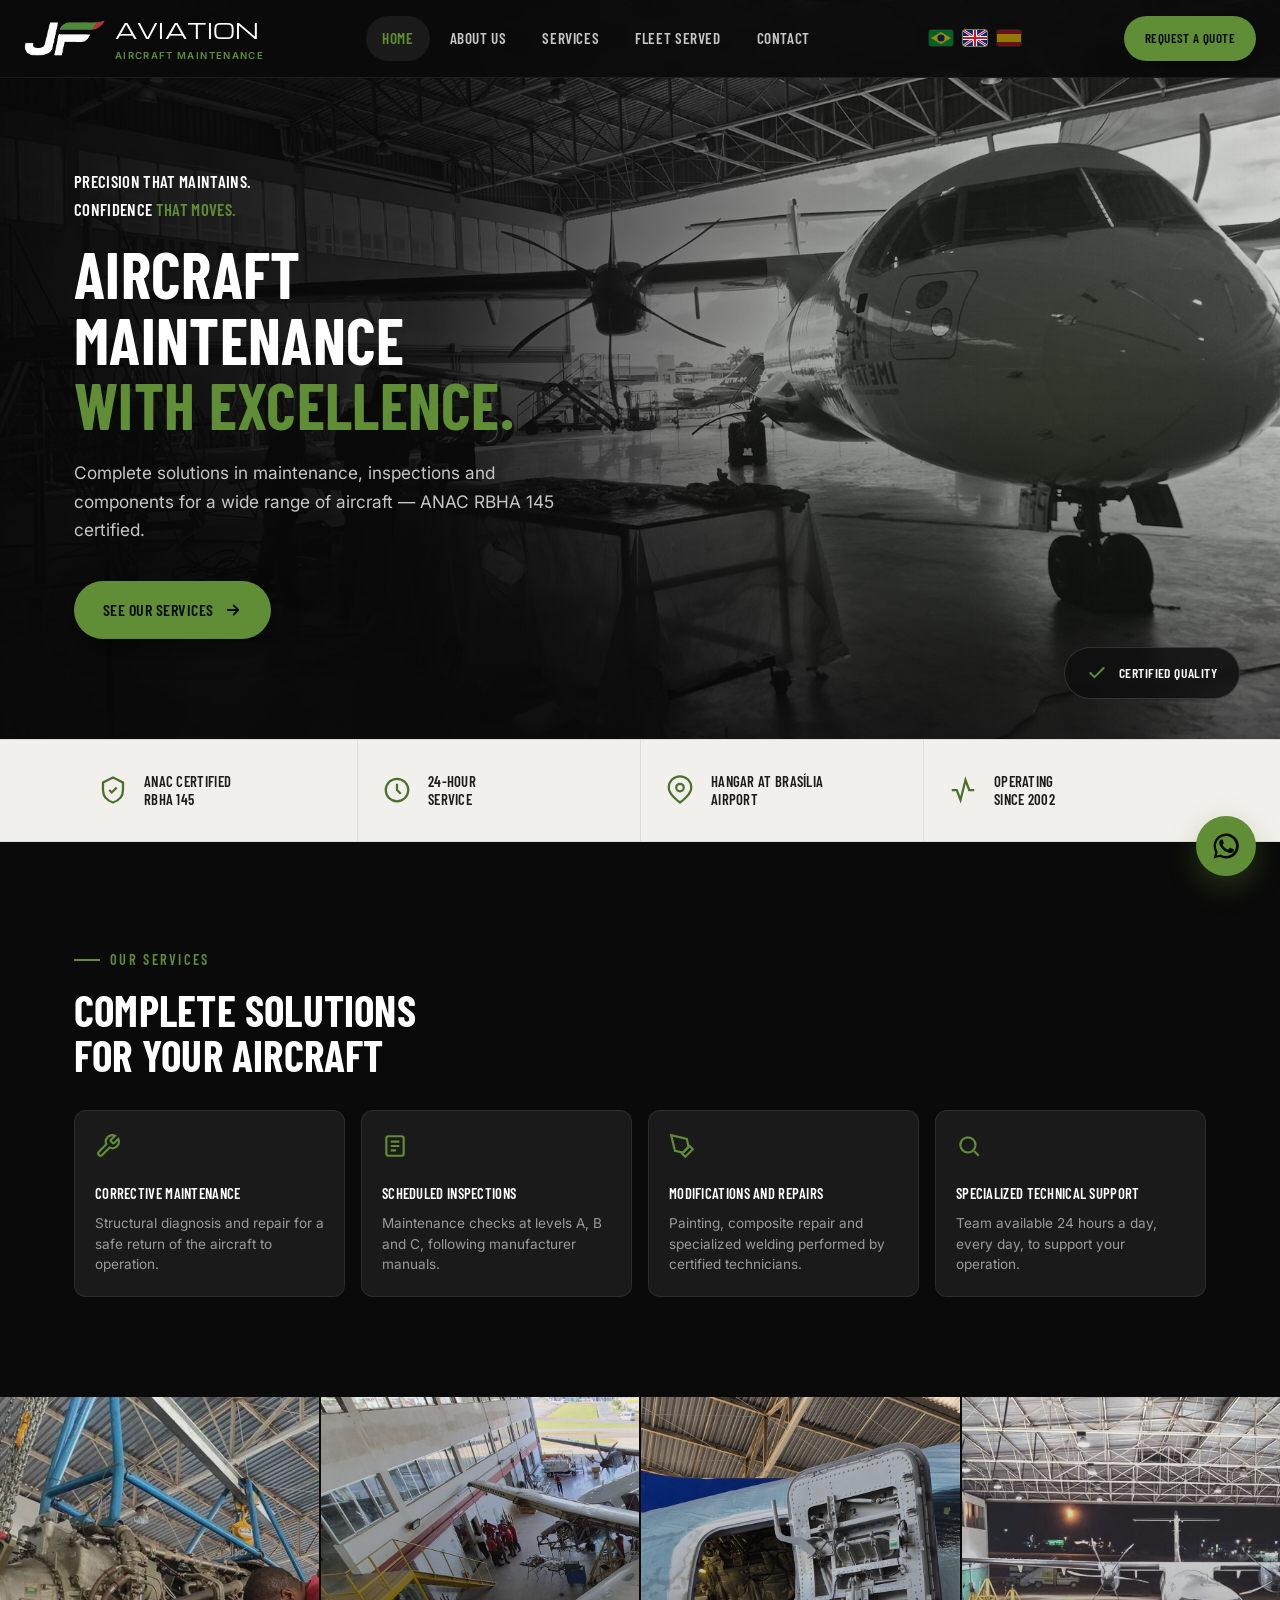
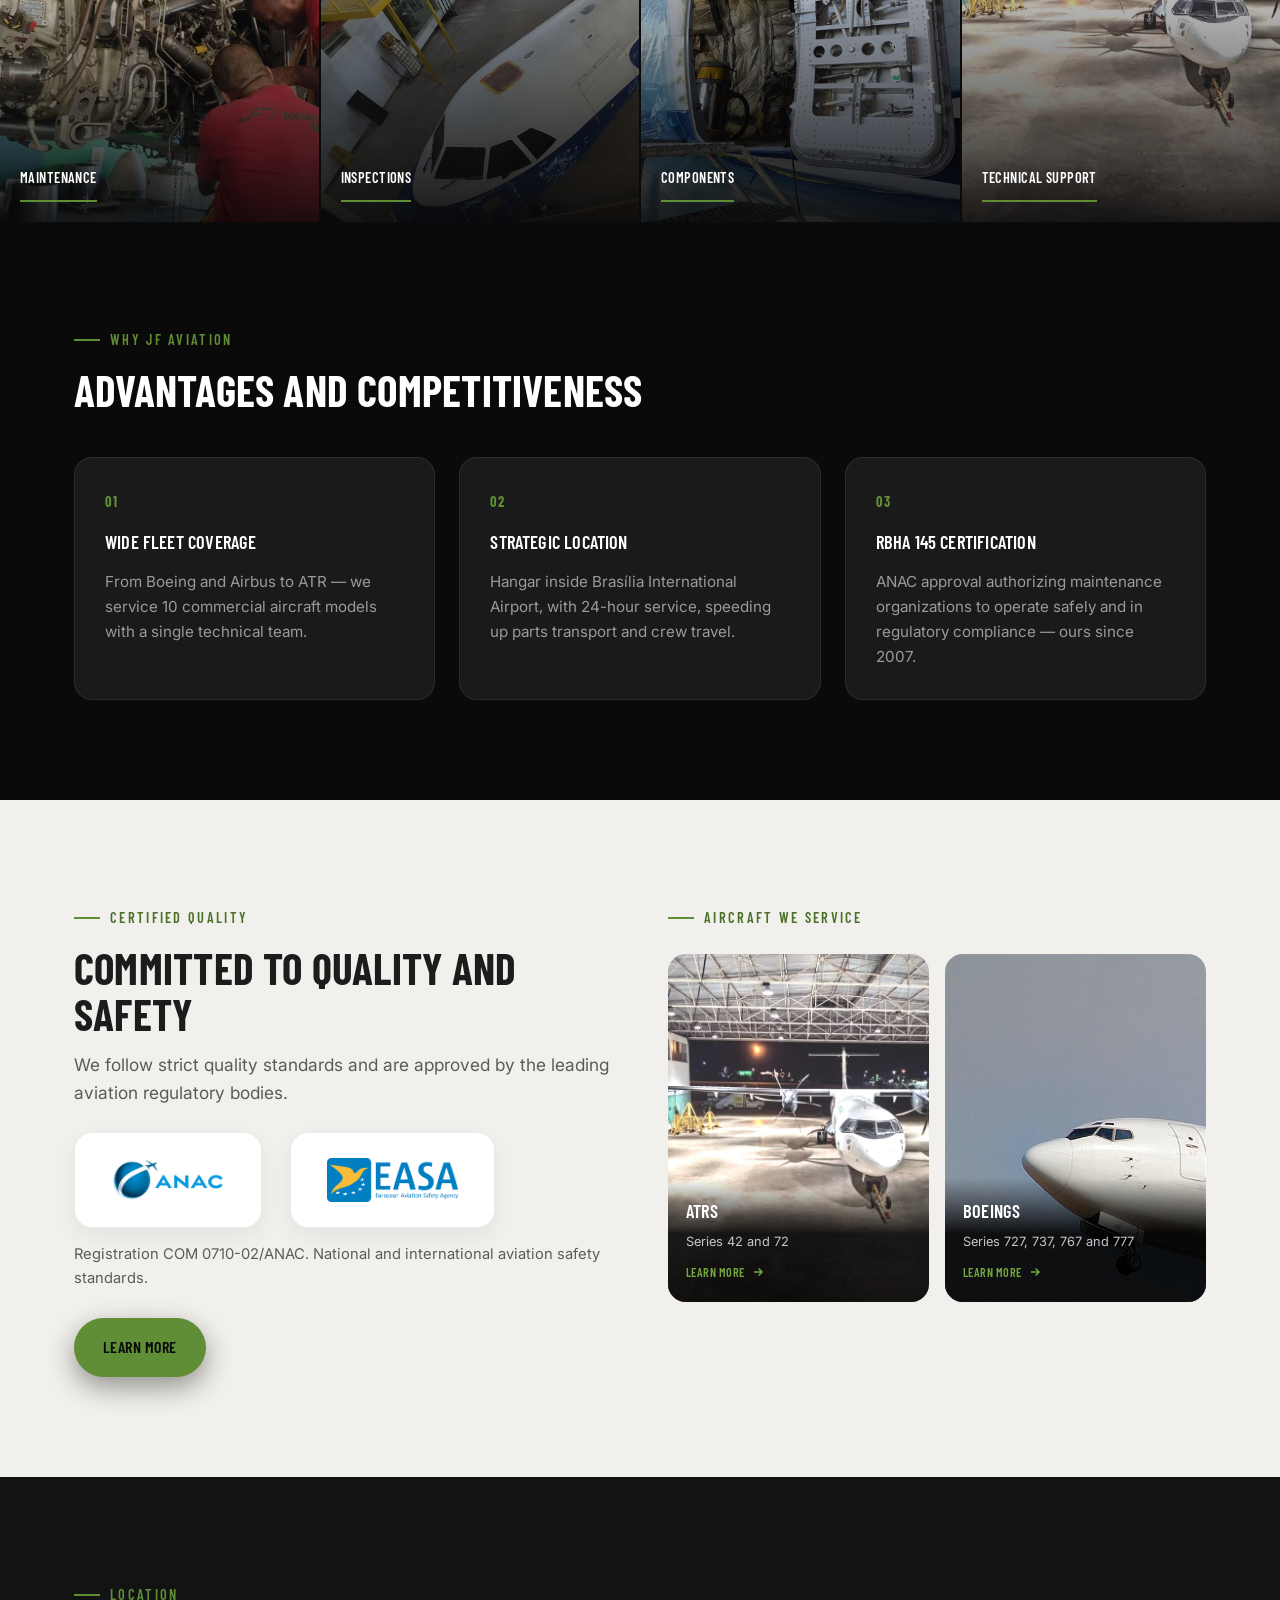
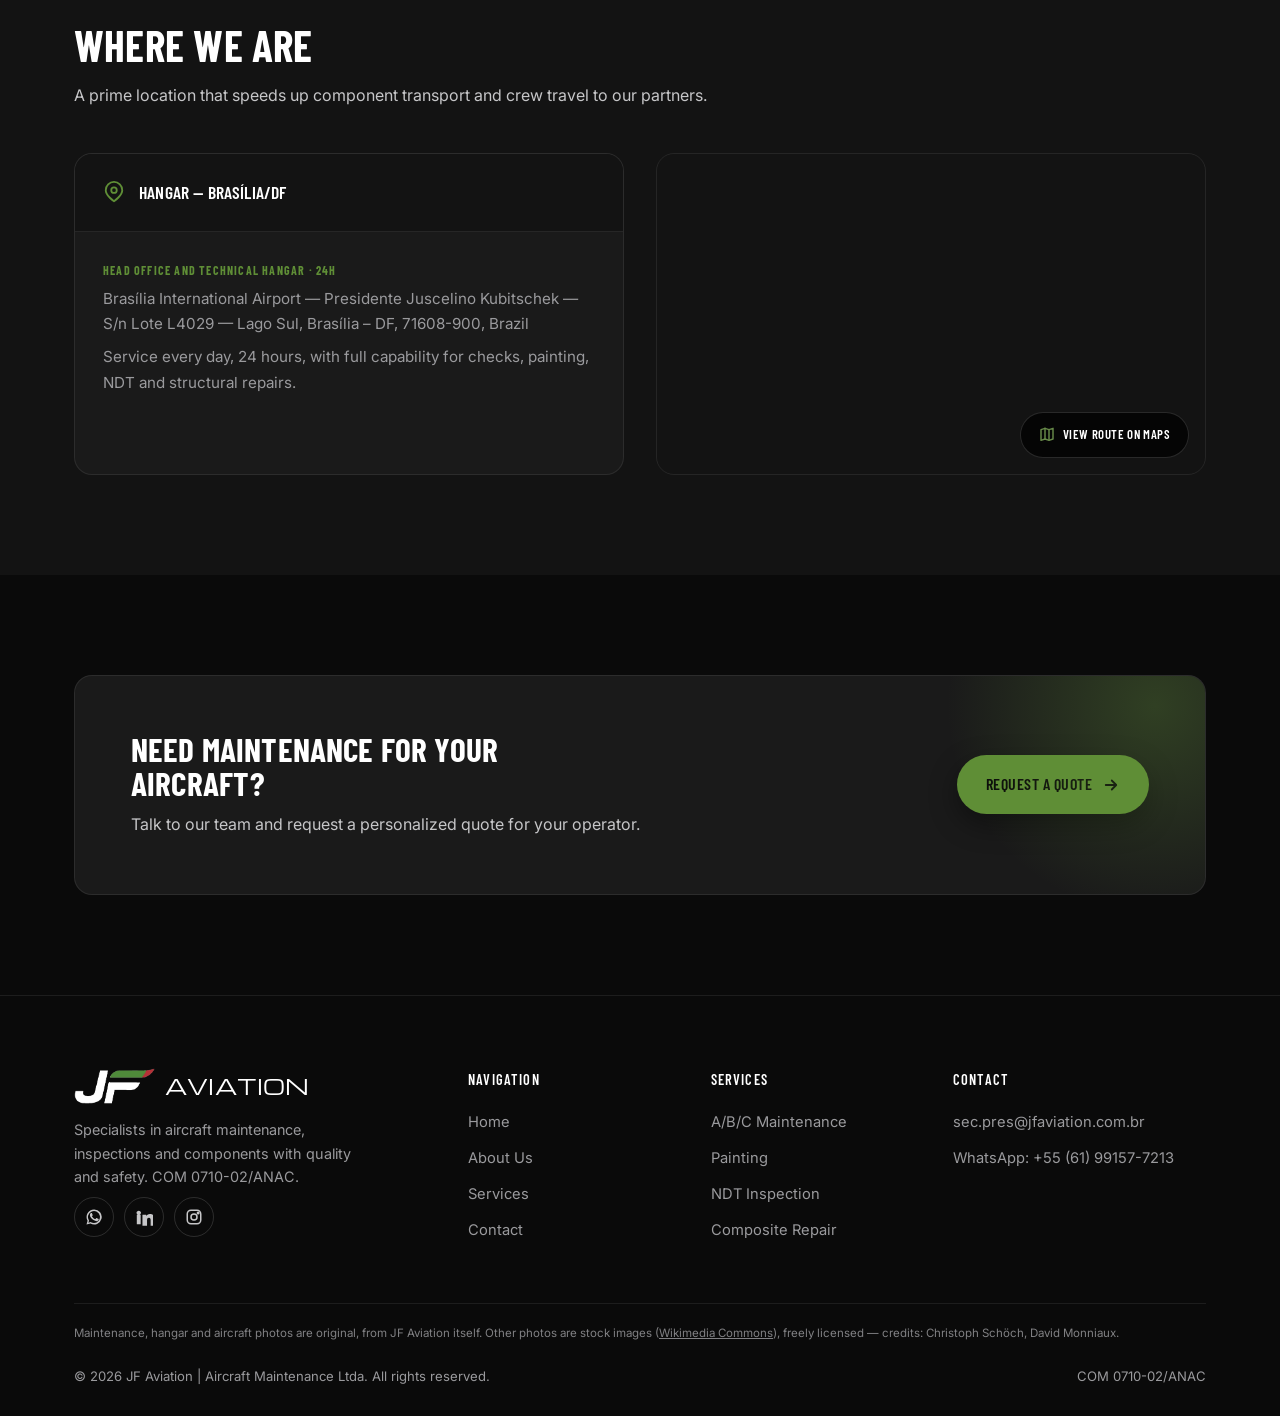
==== en/index.html @ 9530dfe8 "Initial commit - JF Aviation Site" ====
<!DOCTYPE html>
<html lang="en">
<head>
<meta charset="UTF-8">
<meta name="viewport" content="width=device-width, initial-scale=1.0">
<title>JF Aviation | Aircraft Maintenance with Excellence — ANAC RBHA 145</title>
<meta name="description" content="JF Aviation — over 20 years of experience in structural maintenance, A/B/C checks, painting, NDT and composite repairs for commercial aircraft. ANAC RBHA 145 certified.">
<meta property="og:type" content="website">
<meta property="og:locale" content="en_US">
<meta property="og:url" content="https://jfaviation.com.br/en/">
<meta property="og:title" content="JF Aviation | Aircraft Maintenance with Excellence — ANAC RBHA 145">
<meta property="og:description" content="Over 20 years of experience in structural maintenance, A/B/C checks, painting, NDT and composite repairs for commercial aircraft. ANAC RBHA 145 certified.">
<meta property="og:image" content="https://jfaviation.com.br/assets/img/jf-logo-horizontal.png">
<meta name="twitter:card" content="summary_large_image">
<link rel="alternate" hreflang="pt-BR" href="https://jfaviation.com.br/">
<link rel="alternate" hreflang="en" href="https://jfaviation.com.br/en/">
<link rel="alternate" hreflang="es" href="https://jfaviation.com.br/es/">
<link rel="alternate" hreflang="x-default" href="https://jfaviation.com.br/">
<link rel="icon" type="image/svg+xml" href="../assets/img/favicon.svg">
<link rel="preconnect" href="https://fonts.googleapis.com">
<link rel="preconnect" href="https://fonts.gstatic.com" crossorigin>
<link href="https://fonts.googleapis.com/css2?family=Michroma&family=Barlow+Condensed:wght@500;600;700;800&family=Inter:wght@400;500;600;700&display=swap" rel="stylesheet">
<link rel="stylesheet" href="../assets/css/style.css">
</head>
<body>
<a href="#main" class="skip-link">Skip to content</a>

<header class="site-header">
  <div class="container">
    <a href="index.html" class="brand">
      <img class="mark" src="../assets/img/jf-mark-white.png" alt="JF Aviation">
      <span>AVIATION<small>Aircraft Maintenance</small></span>
    </a>

    <button class="nav-toggle" aria-label="Open menu" aria-expanded="false">
      <svg viewBox="0 0 24 24" fill="none" stroke="currentColor" stroke-width="2" stroke-linecap="round"><path d="M4 6h16M4 12h16M4 18h16"/></svg>
    </button>

    <nav class="nav-main" aria-label="Main navigation">
      <a href="index.html" aria-current="page">Home</a>
      <a href="quem-somos.html">About Us</a>
      <a href="servicos.html">Services</a>
      <a href="servicos.html#frota">Fleet Served</a>
      <a href="contato.html">Contact</a>
      <a href="contato.html" class="btn btn-gold nav-mobile-cta">Request a Quote</a>
      <div class="lang-switcher-mobile">
        <a href="../index.html" aria-label="Português"><img src="../assets/img/flags/br.svg" alt="PT"></a>
        <a href="index.html" class="active" aria-label="English"><img src="../assets/img/flags/uk.svg" alt="EN"></a>
        <a href="../es/index.html" aria-label="Español"><img src="../assets/img/flags/es.svg" alt="ES"></a>
      </div>
    </nav>

    <div class="lang-switcher">
      <a href="../index.html" aria-label="Português"><img src="../assets/img/flags/br.svg" alt="PT"></a>
      <a href="index.html" class="active" aria-label="English"><img src="../assets/img/flags/uk.svg" alt="EN"></a>
      <a href="../es/index.html" aria-label="Español"><img src="../assets/img/flags/es.svg" alt="ES"></a>
    </div>

    <div class="nav-cta">
      <a href="contato.html" class="btn btn-gold btn-sm">Request a Quote</a>
    </div>
  </div>
</header>

<main id="main">

  <!-- HERO -->
  <section class="hero">
    <div class="hero-photo" aria-hidden="true">
      <div class="photo-fill"></div>
    </div>
    <div class="container">
      <div class="hero-copy">
        <p class="eyebrow-line">Precision that maintains.<br>Confidence <span class="accent">that moves.</span></p>
        <h1 class="hero-title">Aircraft<br>Maintenance<br><span class="accent">with excellence.</span></h1>
        <p class="lead">Complete solutions in maintenance, inspections and components for a wide range of aircraft — ANAC RBHA 145 certified.</p>
        <div class="hero-actions">
          <a href="servicos.html" class="btn btn-gold">
            See our services
            <svg viewBox="0 0 24 24" fill="none" stroke="currentColor" stroke-width="2.4" stroke-linecap="round" stroke-linejoin="round"><path d="M5 12h14M13 6l6 6-6 6"/></svg>
          </a>
        </div>
      </div>
    </div>
    <div class="hero-cert-float">
      <svg viewBox="0 0 24 24" fill="none" stroke="currentColor" stroke-width="2.4" stroke-linecap="round" stroke-linejoin="round"><path d="M20 6L9 17l-5-5"/></svg>
      Certified quality
    </div>
  </section>

  <!-- FEATURE STRIP -->
  <section class="feature-strip">
    <div class="container">
      <div class="feature-item">
        <svg viewBox="0 0 24 24" fill="none" stroke="currentColor" stroke-width="1.8"><path d="M12 2l8 4v6c0 5-3.4 8.5-8 10-4.6-1.5-8-5-8-10V6l8-4z"/><path d="M9 12l2 2 4-4"/></svg>
        <span>ANAC Certified<br>RBHA 145</span>
      </div>
      <div class="feature-item">
        <svg viewBox="0 0 24 24" fill="none" stroke="currentColor" stroke-width="1.8"><circle cx="12" cy="12" r="9"/><path d="M12 7v5l3 3"/></svg>
        <span>24-Hour<br>Service</span>
      </div>
      <div class="feature-item">
        <svg viewBox="0 0 24 24" fill="none" stroke="currentColor" stroke-width="1.8"><path d="M21 10c0 6-9 12-9 12S3 16 3 10a9 9 0 0118 0z"/><circle cx="12" cy="10" r="3"/></svg>
        <span>Hangar at Brasília<br>Airport</span>
      </div>
      <div class="feature-item">
        <svg viewBox="0 0 24 24" fill="none" stroke="currentColor" stroke-width="1.8"><path d="M3 12h4l3 8 4-16 3 8h4"/></svg>
        <span>Operating<br>since 2002</span>
      </div>
    </div>
  </section>

  <!-- SERVICES + COMMITMENT -->
  <section class="section" id="servicos">
    <div class="container">
      <div>
        <span class="eyebrow">Our Services</span>
        <h2 style="margin-top:16px;">Complete solutions<br>for your aircraft</h2>
        <div class="mini-grid">
          <div class="mini-card">
            <svg class="mini-icon" viewBox="0 0 24 24" fill="none" stroke="currentColor" stroke-width="2"><path d="M14.7 6.3a1 1 0 000 1.4l1.6 1.6a1 1 0 001.4 0l3.77-3.77a6 6 0 01-7.94 7.94l-6.91 6.91a2.12 2.12 0 01-3-3l6.91-6.91a6 6 0 017.94-7.94l-3.76 3.76z"/></svg>
            <h4>Corrective Maintenance</h4>
            <p>Structural diagnosis and repair for a safe return of the aircraft to operation.</p>
          </div>
          <div class="mini-card">
            <svg class="mini-icon" viewBox="0 0 24 24" fill="none" stroke="currentColor" stroke-width="2"><rect x="4" y="3" width="16" height="18" rx="2"/><path d="M8 8h8M8 12h8M8 16h5"/></svg>
            <h4>Scheduled Inspections</h4>
            <p>Maintenance checks at levels A, B and C, following manufacturer manuals.</p>
          </div>
          <div class="mini-card">
            <svg class="mini-icon" viewBox="0 0 24 24" fill="none" stroke="currentColor" stroke-width="2"><path d="M12 19l7-7 3 3-7 7-3-3z"/><path d="M18 13l-1.5-7.5L2 2l3.5 14.5L13 18l5-5z"/></svg>
            <h4>Modifications and Repairs</h4>
            <p>Painting, composite repair and specialized welding performed by certified technicians.</p>
          </div>
          <div class="mini-card">
            <svg class="mini-icon" viewBox="0 0 24 24" fill="none" stroke="currentColor" stroke-width="2"><circle cx="11" cy="11" r="7"/><path d="M21 21l-4.3-4.3"/></svg>
            <h4>Specialized Technical Support</h4>
            <p>Team available 24 hours a day, every day, to support your operation.</p>
          </div>
        </div>
      </div>
    </div>
  </section>

  <!-- PHOTO GRID -->
  <!-- Maintenance and Technical Support: real JF Aviation photos. Inspections and Components are still stock images. -->
  <section>
    <div class="photo-grid">
      <div class="photo-tile">
        <img src="../assets/img/photos/jf-real-manutencao.jpg" alt="JF Aviation team performing maintenance on an aircraft engine" loading="lazy">
        <span class="tile-label">Maintenance</span>
      </div>
      <div class="photo-tile">
        <img src="../assets/img/photos/jf-real-hangar-inspecao.jpg" alt="ATR aircraft under inspection in the JF Aviation hangar" loading="lazy">
        <span class="tile-label">Inspections</span>
      </div>
      <div class="photo-tile">
        <img src="../assets/img/photos/jf-real-componente-painel.jpg" alt="Open access panel showing the aircraft's internal components" loading="lazy">
        <span class="tile-label">Components</span>
      </div>
      <div class="photo-tile">
        <img src="../assets/img/photos/jf-real-hangar-atr.jpg" alt="ATR aircraft at JF Aviation's hangar in Brasília" loading="lazy">
        <span class="tile-label">Technical Support</span>
      </div>
    </div>
  </section>

  <!-- DIFFERENTIATORS -->
  <section class="section">
    <div class="container">
      <div class="section-head">
        <span class="eyebrow">Why JF Aviation</span>
        <h2 style="margin-top:16px;">Advantages and competitiveness</h2>
      </div>
      <div class="diff-grid">
        <div class="diff-card">
          <span class="diff-num">01</span>
          <h3>Wide fleet coverage</h3>
          <p>From Boeing and Airbus to ATR — we service 10 commercial aircraft models with a single technical team.</p>
        </div>
        <div class="diff-card">
          <span class="diff-num">02</span>
          <h3>Strategic location</h3>
          <p>Hangar inside Brasília International Airport, with 24-hour service, speeding up parts transport and crew travel.</p>
        </div>
        <div class="diff-card">
          <span class="diff-num">03</span>
          <h3>RBHA 145 Certification</h3>
          <p>ANAC approval authorizing maintenance organizations to operate safely and in regulatory compliance — ours since 2007.</p>
        </div>
      </div>
    </div>
  </section>

  <!-- CERTIFICATIONS + FLEET -->
  <section class="section section-light">
    <div class="container">
      <div class="cert-fleet-split">
        <div>
          <span class="eyebrow">Certified quality</span>
          <h2 style="margin-top:16px;">Committed to quality and safety</h2>
          <p class="lead" style="margin-top:14px;">We follow strict quality standards and are approved by the leading aviation regulatory bodies.</p>
          <div class="cert-badges">
            <div class="cert-logo">
              <img src="../assets/img/certs/jf-cert-anac.png" alt="ANAC — Brazilian Civil Aviation Agency" loading="lazy">
            </div>
            <div class="cert-logo">
              <img src="../assets/img/certs/jf-cert-easa.png" alt="EASA — European Union Aviation Safety Agency" loading="lazy">
            </div>
          </div>
          <p class="cert-note">Registration COM 0710-02/ANAC. National and international aviation safety standards.</p>
          <a href="quem-somos.html" class="btn btn-gold" style="margin-top:28px;">Learn more</a>
        </div>
        <div>
          <span class="eyebrow">Aircraft we service</span>
          <div class="fleet-mini-grid">
            <a href="servicos.html#frota" class="fleet-mini-card">
              <img src="../assets/img/photos/jf-real-hangar-atr.jpg" alt="ATR aircraft serviced by JF Aviation" loading="lazy">
              <div class="fleet-mini-info">
                <h3>ATRs</h3>
                <span class="fleet-mini-models">Series 42 and 72</span>
                <span class="fleet-mini-link">Learn more <svg viewBox="0 0 24 24" fill="none" stroke="currentColor" stroke-width="2.4"><path d="M5 12h14M13 6l6 6-6 6"/></svg></span>
              </div>
            </a>
            <a href="servicos.html#frota" class="fleet-mini-card">
              <img src="../assets/img/photos/jf-fleet-boeing-crop.jpg" alt="Boeing aircraft serviced by JF Aviation" loading="lazy">
              <div class="fleet-mini-info">
                <h3>Boeings</h3>
                <span class="fleet-mini-models">Series 727, 737, 767 and 777</span>
                <span class="fleet-mini-link">Learn more <svg viewBox="0 0 24 24" fill="none" stroke="currentColor" stroke-width="2.4"><path d="M5 12h14M13 6l6 6-6 6"/></svg></span>
              </div>
            </a>
          </div>
        </div>
      </div>
    </div>
  </section>

  <!-- LOCATION -->
  <section class="section section-alt">
    <div class="container">
      <div class="section-head">
        <span class="eyebrow">Location</span>
        <h2 style="margin-top:16px;">Where we are</h2>
        <p>A prime location that speeds up component transport and crew travel to our partners.</p>
      </div>
      <div class="location-split">
        <div class="location-card">
          <div class="location-top">
            <svg viewBox="0 0 24 24" fill="none" stroke="currentColor" stroke-width="2"><path d="M21 10c0 6-9 12-9 12S3 16 3 10a9 9 0 0118 0z"/><circle cx="12" cy="10" r="3"/></svg>
            <h3 style="margin:0;">Hangar — Brasília/DF</h3>
          </div>
          <div class="location-body">
            <span class="location-tag">Head office and technical hangar · 24h</span>
            <p>Brasília International Airport — Presidente Juscelino Kubitschek — S/n Lote L4029 — Lago Sul, Brasília – DF, 71608-900, Brazil</p>
            <p>Service every day, 24 hours, with full capability for checks, painting, NDT and structural repairs.</p>
          </div>
        </div>
        <div class="map-card">
          <iframe src="https://www.google.com/maps?q=Aeroporto+Internacional+de+Bras%C3%ADlia&output=embed" loading="lazy" referrerpolicy="no-referrer-when-downgrade" title="Map - Brasília Hangar" aria-hidden="true" tabindex="-1"></iframe>
          <a class="map-link" href="https://www.google.com/maps/dir/?api=1&destination=Aeroporto+Internacional+de+Bras%C3%ADlia+-+Presidente+Juscelino+Kubitschek+-+S%2Fn+Lote+L4029+-+Lago+Sul%2C+Bras%C3%ADlia+-+DF%2C+71608-900" target="_blank" rel="noopener" aria-label="Get directions to JF Aviation's hangar on Google Maps"></a>
          <span class="map-badge">
            <svg viewBox="0 0 24 24" fill="none" stroke="currentColor" stroke-width="2.2" stroke-linecap="round" stroke-linejoin="round"><path d="M9 18l-6 2V4l6-2 6 2 6-2v16l-6 2-6-2z"/><path d="M9 2v16M15 4v16"/></svg>
            View route on Maps
          </span>
        </div>
      </div>
    </div>
  </section>

  <!-- FINAL CTA -->
  <section class="section">
    <div class="container">
      <div class="cta-banner">
        <div>
          <h2>Need maintenance for your aircraft?</h2>
          <p>Talk to our team and request a personalized quote for your operator.</p>
        </div>
        <a href="contato.html" class="btn btn-gold">
          Request a Quote
          <svg viewBox="0 0 24 24" fill="none" stroke="currentColor" stroke-width="2.4" stroke-linecap="round" stroke-linejoin="round"><path d="M5 12h14M13 6l6 6-6 6"/></svg>
        </a>
      </div>
    </div>
  </section>

</main>

<footer class="site-footer">
  <div class="container">
    <div class="footer-grid">
      <div class="footer-brand">
        <span class="brand">
          <img class="mark" src="../assets/img/jf-mark-white.png" alt="JF Aviation">
          <span>AVIATION</span>
        </span>
        <p>Specialists in aircraft maintenance, inspections and components with quality and safety. COM 0710-02/ANAC.</p>
        <div class="footer-social">
          <a href="https://wa.me/5561991577213" target="_blank" rel="noopener" aria-label="WhatsApp">
            <svg viewBox="0 0 24 24" fill="currentColor"><path d="M17.5 14.4c-.3-.1-1.7-.8-2-1-.3-.1-.5-.1-.7.1-.2.3-.7 1-.9 1.2-.2.2-.3.2-.6.1-.3-.1-1.2-.5-2.3-1.5-.9-.8-1.4-1.7-1.6-2-.2-.3 0-.5.1-.6.1-.1.3-.3.4-.5.1-.2.2-.3.3-.5.1-.2 0-.4 0-.5C10.1 9 9.6 7.7 9.4 7.2c-.2-.5-.4-.4-.6-.4h-.5c-.2 0-.5.1-.7.3-.3.3-1 1-1 2.4s1 2.8 1.2 3c.1.2 2 3.1 4.9 4.3.7.3 1.2.5 1.6.6.7.2 1.3.2 1.8.1.6-.1 1.7-.7 2-1.4.2-.6.2-1.2.2-1.3-.1-.2-.3-.2-.6-.4z"/><path d="M12 2a10 10 0 00-8.6 15L2 22l5.2-1.4A10 10 0 1012 2zm0 18a8 8 0 01-4.1-1.1l-.3-.2-3 .8.8-2.9-.2-.3A8 8 0 1112 20z"/></svg>
          </a>
          <a href="#" aria-label="LinkedIn">
            <svg viewBox="0 0 24 24" fill="currentColor"><path d="M4.98 3.5C3.34 3.5 2 4.84 2 6.48s1.34 2.98 2.98 2.98h.03C6.66 9.46 8 8.12 8 6.48 8 4.84 6.66 3.5 4.98 3.5zM2.4 21.5h5.16V8.98H2.4V21.5zM9.94 8.98h4.94v1.71h.07c.69-1.3 2.37-2.67 4.88-2.67 5.22 0 6.18 3.44 6.18 7.91v7.57h-5.15v-6.71c0-1.6-.03-3.66-2.23-3.66-2.23 0-2.57 1.74-2.57 3.54v6.83H9.94V8.98z"/></svg>
          </a>
          <a href="#" aria-label="Instagram">
            <svg viewBox="0 0 24 24" fill="none" stroke="currentColor" stroke-width="2"><rect x="3" y="3" width="18" height="18" rx="5"/><circle cx="12" cy="12" r="4"/><circle cx="17.5" cy="6.5" r="1"/></svg>
          </a>
        </div>
      </div>
      <div class="footer-col">
        <h4>Navigation</h4>
        <ul>
          <li><a href="index.html">Home</a></li>
          <li><a href="quem-somos.html">About Us</a></li>
          <li><a href="servicos.html">Services</a></li>
          <li><a href="contato.html">Contact</a></li>
        </ul>
      </div>
      <div class="footer-col">
        <h4>Services</h4>
        <ul>
          <li><a href="servicos.html#manutencao">A/B/C Maintenance</a></li>
          <li><a href="servicos.html#pintura">Painting</a></li>
          <li><a href="servicos.html#ndt">NDT Inspection</a></li>
          <li><a href="servicos.html#compositos">Composite Repair</a></li>
        </ul>
      </div>
      <div class="footer-col">
        <h4>Contact</h4>
        <ul>
          <li><a href="mailto:sec.pres@jfaviation.com.br">sec.pres@jfaviation.com.br</a></li>
          <li><a href="https://wa.me/5561991577213" target="_blank" rel="noopener">WhatsApp: +55 (61) 99157-7213</a></li>
        </ul>
      </div>
    </div>
    <p class="photo-credits">Maintenance, hangar and aircraft photos are original, from JF Aviation itself. Other photos are stock images (<a href="https://commons.wikimedia.org" target="_blank" rel="noopener">Wikimedia Commons</a>), freely licensed — credits: Christoph Schöch, David Monniaux.</p>
    <div class="footer-bottom">
      <span>© <span data-year>2026</span> JF Aviation | Aircraft Maintenance Ltda. All rights reserved.</span>
      <span>COM 0710-02/ANAC</span>
    </div>
  </div>
</footer>

<a class="wa-float" href="https://wa.me/5561991577213" target="_blank" rel="noopener" aria-label="Chat on WhatsApp">
  <svg viewBox="0 0 24 24" fill="currentColor"><path d="M17.5 14.4c-.3-.1-1.7-.8-2-1-.3-.1-.5-.1-.7.1-.2.3-.7 1-.9 1.2-.2.2-.3.2-.6.1-.3-.1-1.2-.5-2.3-1.5-.9-.8-1.4-1.7-1.6-2-.2-.3 0-.5.1-.6.1-.1.3-.3.4-.5.1-.2.2-.3.3-.5.1-.2 0-.4 0-.5C10.1 9 9.6 7.7 9.4 7.2c-.2-.5-.4-.4-.6-.4h-.5c-.2 0-.5.1-.7.3-.3.3-1 1-1 2.4s1 2.8 1.2 3c.1.2 2 3.1 4.9 4.3.7.3 1.2.5 1.6.6.7.2 1.3.2 1.8.1.6-.1 1.7-.7 2-1.4.2-.6.2-1.2.2-1.3-.1-.2-.3-.2-.6-.4z"/><path d="M12 2a10 10 0 00-8.6 15L2 22l5.2-1.4A10 10 0 1012 2zm0 18a8 8 0 01-4.1-1.1l-.3-.2-3 .8.8-2.9-.2-.3A8 8 0 1112 20z"/></svg>
</a>

<script src="../assets/js/main.js"></script>
</body>
</html>
---- assets/css/style.css ----
/* ============================================
   JF Aviation — Design System (Premium Dark)
   ============================================ */

:root {
  /* Cores base */
  --bg-0: #0a0a0a;
  --bg-1: #131313;
  --bg-2: #1a1a1a;
  --bg-2-hover: #202020;
  --border-dark: rgba(255, 255, 255, 0.08);
  --border-dark-strong: rgba(255, 255, 255, 0.14);

  /* Verde de destaque (paleta oficial JF Aviation) */
  --green-300: #a8c98a;
  --green-400: #74a83f;
  --green-500: #5f8e36;
  --green-600: #4a7129;
  --green-glow: rgba(95, 142, 54, 0.32);

  /* Cores complementares da marca */
  --red-500: #a3172c;
  --graphite: #333333;

  /* Seções claras */
  --paper: #f2f0ec;
  --paper-ink: #1c1c1c;
  --paper-muted: #5c5b57;

  /* Texto */
  --white: #ffffff;
  --gray-100: #ececed;
  --gray-300: #c6c6c8;
  --gray-500: #9a9a9d;
  --gray-600: #808083;

  /* Tipografia */
  --font-base: "Inter", -apple-system, BlinkMacSystemFont, "Segoe UI", Roboto, "Helvetica Neue", Arial, sans-serif;
  --font-display: "Barlow Condensed", var(--font-base);
  --font-menu: "Michroma", var(--font-base);

  /* Espaçamento */
  --container-w: 1180px;
  --radius-sm: 6px;
  --radius-md: 12px;
  --radius-lg: 18px;
  --shadow-sm: 0 2px 10px rgba(0, 0, 0, 0.3);
  --shadow-md: 0 10px 28px rgba(0, 0, 0, 0.4);
  --shadow-lg: 0 24px 56px rgba(0, 0, 0, 0.5);
  --shadow-glow: 0 10px 30px var(--green-glow);

  --header-h: 78px;
}

/* ---------- Reset ---------- */
*, *::before, *::after { box-sizing: border-box; }
html { scroll-behavior: smooth; }
body {
  margin: 0;
  font-family: var(--font-base);
  color: var(--gray-300);
  background: var(--bg-0);
  line-height: 1.65;
  -webkit-font-smoothing: antialiased;
}
img { max-width: 100%; display: block; }
a { color: inherit; text-decoration: none; touch-action: manipulation; }
ul { margin: 0; padding: 0; list-style: none; }
h1, h2, h3, h4, p { margin: 0; }
button { font: inherit; cursor: pointer; touch-action: manipulation; }
section { scroll-margin-top: var(--header-h); }
[id] { scroll-margin-top: calc(var(--header-h) + 12px); }

.container {
  width: 100%;
  max-width: var(--container-w);
  margin: 0 auto;
  padding: 0 24px;
}

.visually-hidden {
  position: absolute;
  width: 1px; height: 1px;
  overflow: hidden;
  clip: rect(0 0 0 0);
  white-space: nowrap;
}

.skip-link {
  position: absolute;
  left: 12px;
  top: -60px;
  background: var(--green-500);
  color: #0a0a0a;
  padding: 10px 16px;
  border-radius: var(--radius-sm);
  font-weight: 700;
  z-index: 1000;
  transition: top .2s ease;
}
.skip-link:focus { top: 12px; }

/* ---------- Tipografia ---------- */
.eyebrow {
  display: inline-flex;
  align-items: center;
  gap: 10px;
  font-family: var(--font-display);
  font-size: 0.9rem;
  font-weight: 600;
  letter-spacing: 0.16em;
  text-transform: uppercase;
  color: var(--green-500);
}
.eyebrow::before {
  content: "";
  width: 26px;
  height: 2px;
  background: var(--green-500);
  display: inline-block;
}
h1, .h1 {
  font-family: var(--font-display);
  font-size: clamp(2.4rem, 5vw, 4rem);
  font-weight: 700;
  line-height: 1.02;
  text-transform: uppercase;
  color: var(--white);
  letter-spacing: 0.005em;
}
h2, .h2 {
  font-family: var(--font-display);
  font-size: clamp(1.9rem, 3.4vw, 2.7rem);
  font-weight: 700;
  line-height: 1.05;
  text-transform: uppercase;
  color: var(--white);
  letter-spacing: 0.005em;
}
h3, .h3 {
  font-family: var(--font-display);
  font-size: 1.3rem;
  font-weight: 600;
  text-transform: uppercase;
  letter-spacing: 0.01em;
  color: var(--white);
}
.accent { color: var(--green-500); }
.lead {
  font-size: 1.08rem;
  color: var(--gray-400, var(--gray-300));
  font-weight: 400;
}
.section-head { max-width: 640px; margin-bottom: 44px; }
.section-head.center { margin-left: auto; margin-right: auto; text-align: center; }
.section-head p { margin-top: 14px; }

/* ---------- Botões ---------- */
.btn {
  display: inline-flex;
  align-items: center;
  gap: 10px;
  padding: 15px 28px;
  border-radius: 999px;
  font-family: var(--font-display);
  font-weight: 600;
  font-size: 1rem;
  letter-spacing: 0.03em;
  text-transform: uppercase;
  border: 1.5px solid transparent;
  transition: transform .18s ease, box-shadow .18s ease, background .18s ease, color .18s ease, border-color .18s ease;
  white-space: nowrap;
}
.btn:hover { transform: translateY(-2px); }
.btn-gold {
  background: var(--green-500);
  color: #0a0a0a;
  box-shadow: var(--shadow-md);
}
.btn-gold:hover { background: var(--green-400); box-shadow: var(--shadow-glow); }
.btn-outline {
  background: transparent;
  border-color: var(--border-dark-strong);
  color: var(--white);
}
.btn-outline:hover { border-color: var(--green-500); color: var(--green-500); }
.btn-outline-dark {
  background: transparent;
  border-color: var(--green-500);
  color: var(--green-500);
}
.btn-outline-dark:hover { background: var(--green-500); color: #0a0a0a; }
.btn-sm { padding: 11px 20px; font-size: 0.82rem; }
.btn svg { width: 18px; height: 18px; flex-shrink: 0; }

/* ---------- Header ---------- */
.site-header {
  position: fixed;
  top: 0; left: 0; right: 0;
  height: var(--header-h);
  display: flex;
  align-items: center;
  z-index: 900;
  background: rgba(10, 10, 10, 0.92);
  border-bottom: 1px solid var(--border-dark);
  backdrop-filter: blur(8px);
  transition: box-shadow .25s ease, background .25s ease;
}
.site-header.solid {
  background: rgba(10, 10, 10, 0.98);
  box-shadow: 0 4px 24px rgba(0,0,0,0.4);
}
.site-header .container {
  display: flex;
  align-items: center;
  justify-content: space-between;
  gap: 24px;
  max-width: 1400px;
}
.brand {
  display: flex;
  align-items: center;
  gap: 10px;
  font-family: var(--font-display);
  font-weight: 700;
  font-size: 1.3rem;
  text-transform: uppercase;
  color: var(--white);
  letter-spacing: 0.01em;
  min-width: 0;
  flex-shrink: 1;
  white-space: nowrap;
}
.brand .mark { height: 36px; width: auto; flex-shrink: 0; }
.brand span { font-family: var(--font-menu); font-weight: 400; }
.brand small {
  display: block;
  font-family: var(--font-base);
  font-size: 0.6rem;
  font-weight: 600;
  letter-spacing: 0.14em;
  text-transform: uppercase;
  color: var(--green-500);
  white-space: nowrap;
}

.nav-main {
  display: flex;
  align-items: center;
  gap: 4px;
}
.nav-main a {
  padding: 10px 16px;
  border-radius: 999px;
  white-space: nowrap;
  font-family: var(--font-display);
  font-weight: 600;
  font-size: 0.95rem;
  letter-spacing: 0.04em;
  text-transform: uppercase;
  color: var(--gray-300);
  transition: background .18s ease, color .18s ease;
}
.nav-main a:hover, .nav-main a[aria-current="page"] {
  background: var(--bg-2);
  color: var(--green-500);
}
.nav-cta { display: flex; align-items: center; gap: 14px; }
.nav-mobile-cta { display: none; }

.lang-switcher { display: flex; align-items: center; gap: 8px; }
.lang-switcher a {
  display: block;
  width: 26px;
  height: 18px;
  border-radius: 3px;
  overflow: hidden;
  border: 1.5px solid var(--border-dark-strong);
  opacity: 0.6;
  transition: opacity .18s ease, border-color .18s ease, transform .18s ease;
}
.lang-switcher a img { width: 100%; height: 100%; display: block; object-fit: cover; }
.lang-switcher a:hover { opacity: 1; transform: translateY(-1px); }
.lang-switcher a.active { opacity: 1; border-color: var(--green-500); }

.lang-switcher-mobile { display: none; }

.nav-toggle {
  display: none;
  width: 44px; height: 44px;
  border: 1px solid var(--border-dark-strong);
  background: var(--bg-2);
  border-radius: var(--radius-sm);
  color: var(--white);
  align-items: center;
  justify-content: center;
}
.nav-toggle svg { width: 22px; height: 22px; }

@media (max-width: 1180px) {
  .nav-main {
    position: fixed;
    top: var(--header-h);
    left: 0; right: 0;
    flex-direction: column;
    align-items: stretch;
    background: var(--bg-0);
    border-top: 1px solid var(--border-dark);
    max-height: calc(100vh - var(--header-h));
    overflow-y: auto;
    padding: 12px;
    gap: 4px;
    transform: translateY(-8px);
    opacity: 0;
    visibility: hidden;
    transition: opacity .2s ease, transform .2s ease, visibility .2s;
  }
  .nav-main.open {
    transform: translateY(0);
    opacity: 1;
    visibility: visible;
  }
  .nav-main a { padding: 14px 16px; }
  .nav-toggle { display: flex; }
  .nav-cta { display: none; }
  .nav-mobile-cta {
    display: block;
    text-align: center;
    margin: 10px 6px 4px;
  }
  .lang-switcher { display: none; }
  .lang-switcher-mobile {
    display: flex;
    justify-content: center;
    gap: 14px;
    padding: 16px 6px 4px;
    margin-top: 8px;
    border-top: 1px solid var(--border-dark);
  }
  .lang-switcher-mobile a {
    display: block;
    width: 32px;
    height: 22px;
    border-radius: 3px;
    overflow: hidden;
    border: 1.5px solid var(--border-dark-strong);
    opacity: 0.7;
  }
  .lang-switcher-mobile a img { width: 100%; height: 100%; display: block; object-fit: cover; }
  .lang-switcher-mobile a.active { opacity: 1; border-color: var(--green-500); }
}

@media (max-width: 420px) {
  .brand { font-size: 1.05rem; gap: 8px; }
  .brand .mark { height: 30px; width: auto; }
  .brand small { font-size: 0.55rem; }
}

/* ---------- Hero ---------- */
.hero {
  position: relative;
  padding: calc(var(--header-h) + 90px) 0 100px;
  overflow: hidden;
  color: var(--white);
  background: #0a0a0a;
}
.hero-photo {
  position: absolute;
  inset: 0;
  z-index: 0;
}
.hero-photo::after {
  content: "";
  position: absolute;
  inset: 0;
  background:
    linear-gradient(90deg, rgba(8,8,8,0.96) 0%, rgba(8,8,8,0.82) 34%, rgba(8,8,8,0.35) 62%, rgba(8,8,8,0.15) 100%),
    linear-gradient(0deg, rgba(8,8,8,0.5), transparent 45%);
}
.hero-photo .photo-fill {
  width: 100%; height: 100%;
  background:
    radial-gradient(60% 90% at 82% 55%, rgba(95,142,54,0.14), transparent 60%),
    url("../img/photos/jf-real-hero-home.jpg");
  background-size: cover;
  background-position: center 40%;
}
.hero .container { position: relative; z-index: 1; }
.hero-copy { max-width: 620px; }
.hero-copy .eyebrow-line {
  font-family: var(--font-display);
  font-weight: 600;
  letter-spacing: 0.02em;
  text-transform: uppercase;
  font-size: 1.05rem;
  color: var(--white);
}
.hero-copy .eyebrow-line .accent { color: var(--green-500); }
h1.hero-title { margin-top: 18px; }
h1.hero-title .accent { color: var(--green-500); }
.hero-copy .lead { margin-top: 22px; max-width: 480px; color: var(--gray-300); }
.hero-actions {
  display: flex;
  flex-wrap: wrap;
  gap: 16px;
  margin-top: 36px;
}
.hero-badges {
  display: flex;
  flex-wrap: wrap;
  gap: 12px;
  margin-top: 44px;
}
.hero-badge {
  display: flex;
  align-items: center;
  gap: 10px;
  padding: 11px 18px;
  background: rgba(255,255,255,0.05);
  border: 1px solid var(--border-dark-strong);
  border-radius: 999px;
  font-size: 0.82rem;
  font-weight: 600;
  color: var(--gray-100);
}
.hero-badge svg { width: 16px; height: 16px; color: var(--green-500); flex-shrink: 0; }

.hero-cert-float {
  position: absolute;
  right: 40px;
  bottom: 40px;
  z-index: 2;
  display: flex;
  align-items: center;
  gap: 12px;
  background: rgba(15,15,15,0.85);
  border: 1px solid var(--border-dark-strong);
  backdrop-filter: blur(6px);
  padding: 14px 22px;
  border-radius: 999px;
  font-family: var(--font-display);
  font-weight: 600;
  letter-spacing: 0.03em;
  text-transform: uppercase;
  font-size: 0.85rem;
  color: var(--white);
}
.hero-cert-float svg { width: 20px; height: 20px; color: var(--green-500); }

@media (max-width: 780px) {
  .hero-cert-float { right: 20px; bottom: 20px; padding: 10px 16px; font-size: 0.72rem; }
}

/* ---------- Feature strip (ícones) ---------- */
.feature-strip {
  background: var(--paper);
  border-top: 1px solid rgba(0, 0, 0, 0.08);
  border-bottom: 1px solid rgba(0, 0, 0, 0.08);
}
.feature-strip .container {
  display: grid;
  grid-template-columns: repeat(4, 1fr);
}
.feature-item {
  display: flex;
  align-items: center;
  gap: 16px;
  padding: 32px 24px;
  border-left: 1px solid rgba(0, 0, 0, 0.08);
}
.feature-item:first-child { border-left: none; }
.feature-item svg { width: 30px; height: 30px; color: var(--green-600); flex-shrink: 0; }
.feature-item span {
  display: block;
  font-family: var(--font-display);
  font-weight: 600;
  text-transform: uppercase;
  letter-spacing: 0.02em;
  font-size: 0.92rem;
  color: var(--paper-ink);
  line-height: 1.25;
}

@media (max-width: 900px) {
  .feature-strip .container { grid-template-columns: repeat(2, 1fr); }
  .feature-item:nth-child(2n+1) { border-left: none; }
  .feature-item:nth-child(n+3) { border-top: 1px solid rgba(0, 0, 0, 0.08); }
}
@media (max-width: 560px) {
  .feature-strip .container { grid-template-columns: 1fr; }
  .feature-item { border-left: none !important; border-top: 1px solid rgba(0, 0, 0, 0.08); }
  .feature-item:first-child { border-top: none; }
}

/* ---------- Sections gerais ---------- */
.section { padding: 100px 0; }
.section-alt { background: var(--bg-1); }

.section-light {
  background: var(--paper);
  color: var(--paper-muted);
}
.section-light h1, .section-light h2, .section-light h3 { color: var(--paper-ink); }
.section-light .eyebrow { color: var(--green-600); }
.section-light .lead { color: var(--paper-muted); }

.cert-badges {
  display: flex;
  flex-wrap: wrap;
  justify-content: center;
  align-items: stretch;
  gap: 28px;
  margin-top: 48px;
}
.cert-logo {
  background: var(--white);
  border: 1px solid rgba(0, 0, 0, 0.08);
  border-radius: var(--radius-lg);
  padding: 20px 36px;
  display: flex;
  align-items: center;
  justify-content: center;
  min-height: 96px;
  box-shadow: 0 8px 24px rgba(0, 0, 0, 0.06);
  transition: transform .18s ease, box-shadow .18s ease;
}
.cert-logo:hover { transform: translateY(-2px); box-shadow: 0 14px 32px rgba(0, 0, 0, 0.1); }
.cert-logo img { height: 44px; width: auto; max-width: 200px; object-fit: contain; }
.cert-note {
  text-align: center;
  max-width: 620px;
  margin: 20px auto 0;
  font-size: 0.92rem;
}

/* ---------- Certificações + Frota (split) ---------- */
.cert-fleet-split {
  display: grid;
  grid-template-columns: 1fr 1fr;
  gap: 56px;
  align-items: start;
}
.cert-fleet-split .cert-badges {
  justify-content: flex-start;
  margin-top: 24px;
}
.cert-fleet-split .cert-note {
  text-align: left;
  max-width: none;
  margin: 14px 0 0;
}
@media (max-width: 900px) {
  .cert-fleet-split { grid-template-columns: 1fr; gap: 44px; }
}

.fleet-mini-grid {
  display: grid;
  grid-template-columns: 1fr 1fr;
  gap: 16px;
  margin-top: 24px;
}
.fleet-mini-card {
  position: relative;
  display: block;
  aspect-ratio: 3 / 4;
  border-radius: var(--radius-lg);
  overflow: hidden;
}
.fleet-mini-card img {
  position: absolute;
  inset: 0;
  width: 100%;
  height: 100%;
  object-fit: cover;
  transition: transform .4s ease;
}
.fleet-mini-card:hover img { transform: scale(1.06); }
.fleet-mini-card::before {
  content: "";
  position: absolute;
  inset: 0;
  background: linear-gradient(0deg, rgba(6,6,6,0.96) 0%, rgba(6,6,6,0.75) 30%, rgba(6,6,6,0.3) 60%, rgba(6,6,6,0.05) 100%);
}
.fleet-mini-info {
  position: absolute;
  left: 0; right: 0; bottom: 0;
  z-index: 1;
  padding: 18px;
  background: linear-gradient(0deg, rgba(0,0,0,0.9) 0%, rgba(0,0,0,0.9) 55%, transparent 100%);
}
.fleet-mini-info h3 {
  color: var(--white);
  font-size: 1.15rem;
  text-transform: uppercase;
}
.fleet-mini-info .fleet-mini-models {
  display: block;
  color: var(--gray-300);
  font-size: 0.8rem;
  margin-top: 4px;
}
.fleet-mini-info .fleet-mini-link {
  display: inline-flex;
  align-items: center;
  gap: 6px;
  color: var(--green-400);
  font-family: var(--font-display);
  font-weight: 600;
  text-transform: uppercase;
  font-size: 0.76rem;
  letter-spacing: 0.04em;
  margin-top: 10px;
}
.fleet-mini-info .fleet-mini-link svg { width: 14px; height: 14px; }
@media (max-width: 480px) {
  .fleet-mini-grid { grid-template-columns: 1fr; }
}

.two-col {
  display: grid;
  grid-template-columns: 1fr 1fr;
  gap: 64px;
  align-items: start;
}

/* ---------- Placeholder de foto (estilo escuro) ---------- */
.photo-placeholder {
  position: relative;
  border-radius: var(--radius-lg);
  overflow: hidden;
  border: 1px solid var(--border-dark);
  background:
    radial-gradient(50% 70% at 75% 30%, rgba(95,142,54,0.08), transparent 60%),
    repeating-linear-gradient(115deg, #161616 0 2px, #101010 2px 4px),
    linear-gradient(150deg, #1c1c1c, #0b0b0b 75%);
  min-height: 320px;
  display: flex;
  align-items: flex-end;
}
.photo-placeholder .ph-icon {
  position: absolute;
  top: 50%; left: 50%;
  transform: translate(-50%, -55%);
  width: 90px; height: 90px;
  color: rgba(255,255,255,0.9);
}
.photo-real {
  position: relative;
  border-radius: var(--radius-lg);
  overflow: hidden;
  border: 1px solid var(--border-dark);
  min-height: 320px;
}
.photo-real img {
  position: absolute;
  inset: 0;
  width: 100%;
  height: 100%;
  object-fit: cover;
}
.photo-placeholder .ph-label {
  position: relative;
  padding: 18px 22px;
  font-size: 0.8rem;
  color: rgba(255,255,255,0.4);
  font-weight: 600;
}

/* ---------- Cards de serviço (grid 3) ---------- */
.cards-grid {
  display: grid;
  grid-template-columns: repeat(3, 1fr);
  gap: 24px;
}
.service-card {
  background: var(--bg-2);
  border: 1px solid var(--border-dark);
  border-radius: var(--radius-lg);
  padding: 32px 28px;
  transition: transform .2s ease, box-shadow .2s ease, border-color .2s ease, background .2s ease;
}
.service-card:hover {
  transform: translateY(-6px);
  box-shadow: var(--shadow-lg);
  border-color: var(--green-600);
  background: var(--bg-2-hover);
}
.service-icon {
  width: 56px; height: 56px;
  border-radius: 12px;
  background: rgba(95,142,54,0.1);
  border: 1px solid rgba(95,142,54,0.25);
  display: flex; align-items: center; justify-content: center;
  margin-bottom: 22px;
}
.service-icon svg { width: 26px; height: 26px; color: var(--green-500); }
.service-card h3 { margin-bottom: 10px; font-size: 1.15rem; }
.service-card p { color: var(--gray-500); font-size: 0.95rem; }
.service-card .card-link {
  display: inline-flex;
  align-items: center;
  gap: 6px;
  margin-top: 20px;
  font-family: var(--font-display);
  font-weight: 600;
  text-transform: uppercase;
  letter-spacing: 0.03em;
  font-size: 0.85rem;
  color: var(--green-500);
}
.service-card .card-link svg { width: 16px; height: 16px; transition: transform .18s ease; }
.service-card .card-link:hover svg { transform: translateX(3px); }

/* ---------- Mini grid (serviços resumidos home) ---------- */
.mini-grid {
  display: grid;
  grid-template-columns: repeat(4, 1fr);
  gap: 16px;
  margin-top: 32px;
}
.mini-card {
  background: var(--bg-2);
  border: 1px solid var(--border-dark);
  border-radius: var(--radius-md);
  padding: 22px 20px;
}
.mini-card .mini-icon { width: 26px; height: 26px; color: var(--green-500); margin-bottom: 14px; }
.mini-card h4 {
  font-family: var(--font-display);
  font-weight: 600;
  text-transform: uppercase;
  letter-spacing: 0.02em;
  font-size: 0.92rem;
  color: var(--white);
  margin-bottom: 8px;
}
.mini-card p { font-size: 0.85rem; color: var(--gray-500); line-height: 1.5; }

@media (max-width: 900px) {
  .mini-grid { grid-template-columns: repeat(2, 1fr); }
}

/* ---------- Diferenciais ---------- */
.diff-grid {
  display: grid;
  grid-template-columns: repeat(3, 1fr);
  gap: 24px;
}
.diff-card {
  padding: 30px;
  border-radius: var(--radius-lg);
  background: var(--bg-2);
  border: 1px solid var(--border-dark);
}
.diff-num {
  font-family: var(--font-display);
  font-size: 0.9rem;
  font-weight: 700;
  color: var(--green-500);
  letter-spacing: 0.08em;
}
.diff-card h3 { margin: 12px 0 12px; font-size: 1.15rem; }
.diff-card p { color: var(--gray-500); font-size: 0.95rem; }

/* ---------- Frota ---------- */
.fleet-strip .lead { max-width: 640px; }
.fleet-chips {
  display: flex;
  flex-wrap: wrap;
  gap: 12px;
  justify-content: center;
  margin-top: 32px;
}
.fleet-chips-grid {
  display: grid;
  grid-template-columns: repeat(5, 1fr);
  gap: 12px;
  justify-items: center;
  max-width: 720px;
  margin: 32px auto 0;
}
.fleet-chips-grid .fleet-chip { width: 100%; text-align: center; }
@media (max-width: 820px) {
  .fleet-chips-grid { grid-template-columns: repeat(2, 1fr); max-width: 560px; }
}
@media (max-width: 480px) {
  .fleet-chips-grid { grid-template-columns: repeat(2, 1fr); max-width: 320px; }
}
.fleet-photo-grid {
  display: grid;
  grid-template-columns: repeat(3, 1fr);
  gap: 20px;
  text-align: left;
  margin-top: 40px;
}
.fleet-photo-card {
  background: var(--bg-2);
  border: 1px solid var(--border-dark);
  border-radius: var(--radius-lg);
  overflow: hidden;
}
.fleet-photo-card .fleet-photo {
  position: relative;
  aspect-ratio: 4 / 3;
  overflow: hidden;
}
.fleet-photo-card .fleet-photo img {
  position: absolute;
  inset: 0;
  width: 100%;
  height: 100%;
  object-fit: cover;
}
.fleet-photo-card h3 {
  text-align: center;
  font-size: 1rem;
  padding: 16px 12px 0;
}
.fleet-photo-card .fleet-chips {
  padding: 14px 12px 20px;
  margin-top: 0;
}
@media (max-width: 900px) {
  .fleet-photo-grid { grid-template-columns: repeat(2, 1fr); }
}
@media (max-width: 560px) {
  .fleet-photo-grid { grid-template-columns: 1fr; }
}
@media (min-width: 561px) and (max-width: 900px) {
  .fleet-photo-grid .fleet-photo-card:last-child { grid-column: 1 / -1; max-width: 50%; margin: 0 auto; }
}
.fleet-chip {
  padding: 10px 22px;
  border-radius: 999px;
  background: var(--bg-2);
  border: 1px solid var(--border-dark-strong);
  color: var(--white);
  font-family: var(--font-display);
  font-weight: 600;
  font-size: 0.9rem;
  letter-spacing: 0.03em;
}

/* ---------- Grade de fotos (estilo referência) ---------- */
.photo-grid {
  display: grid;
  grid-template-columns: repeat(4, 1fr);
  gap: 2px;
}
.photo-grid .photo-tile {
  position: relative;
  aspect-ratio: 3 / 4;
  overflow: hidden;
  display: flex;
  flex-direction: column;
  justify-content: flex-end;
  padding: 20px;
}
.photo-grid .photo-tile img {
  position: absolute;
  inset: 0;
  z-index: 0;
  width: 100%;
  height: 100%;
  object-fit: cover;
  transition: transform .4s ease;
}
.photo-grid .photo-tile:hover img { transform: scale(1.06); }
.photo-grid .photo-tile::before {
  content: "";
  position: absolute;
  inset: 0;
  z-index: 1;
  background: linear-gradient(0deg, rgba(6,6,6,0.88) 0%, rgba(6,6,6,0.25) 55%, rgba(6,6,6,0.05) 100%);
}
.photo-grid .photo-tile .tile-label {
  position: relative;
  z-index: 2;
  font-family: var(--font-display);
  font-weight: 600;
  text-transform: uppercase;
  letter-spacing: 0.03em;
  font-size: 0.9rem;
  color: var(--white);
  padding-bottom: 10px;
  border-bottom: 2px solid var(--green-500);
  display: inline-block;
  width: fit-content;
}

@media (max-width: 900px) {
  .photo-grid { grid-template-columns: repeat(2, 1fr); gap: 2px; }
}

/* ---------- Localização ---------- */
.location-grid {
  display: grid;
  grid-template-columns: repeat(2, 1fr);
  gap: 24px;
}
.location-card {
  background: var(--bg-2);
  border-radius: var(--radius-lg);
  overflow: hidden;
  border: 1px solid var(--border-dark);
}
.location-card .location-top {
  padding: 24px 28px;
  background: var(--bg-1);
  border-bottom: 1px solid var(--border-dark);
  color: var(--white);
  display: flex;
  align-items: center;
  gap: 14px;
}
.location-card .location-top svg { width: 22px; height: 22px; color: var(--green-500); flex-shrink: 0; }
.location-card .location-top h3 { color: var(--white); font-size: 1.1rem; }
.location-card .location-body { padding: 24px 28px; }
.location-card .location-body p { color: var(--gray-500); font-size: 0.95rem; margin-bottom: 8px; }
.location-tag {
  display: inline-block;
  margin-bottom: 6px;
  font-family: var(--font-display);
  font-size: 0.75rem;
  font-weight: 700;
  letter-spacing: 0.1em;
  text-transform: uppercase;
  color: var(--green-500);
}

/* ---------- CTA banner ---------- */
.cta-banner {
  border-radius: var(--radius-lg);
  padding: 56px;
  background: var(--bg-2);
  border: 1px solid var(--border-dark);
  display: flex;
  align-items: center;
  justify-content: space-between;
  gap: 32px;
  flex-wrap: wrap;
  position: relative;
  overflow: hidden;
}
.cta-banner::after {
  content: "";
  position: absolute;
  width: 420px; height: 420px;
  right: -160px; top: -180px;
  background: radial-gradient(circle, var(--green-glow), transparent 70%);
}
.cta-banner h2 { color: var(--white); max-width: 480px; font-size: clamp(1.6rem,2.6vw,2.2rem); }
.cta-banner p { color: var(--gray-400, var(--gray-300)); margin-top: 10px; }

/* ---------- Page header (páginas internas) ---------- */
.page-header {
  padding: calc(var(--header-h) + 64px) 0 70px;
  background: var(--bg-1);
  border-bottom: 1px solid var(--border-dark);
  color: var(--white);
  position: relative;
  overflow: hidden;
}
.page-header .container { position: relative; z-index: 1; }
.page-header h1 { color: var(--white); }
.page-header .eyebrow { color: var(--green-500); }
.page-header-photo {
  position: absolute;
  inset: 0;
  z-index: 0;
  background:
    linear-gradient(90deg, rgba(8,8,8,0.95) 0%, rgba(8,8,8,0.8) 38%, rgba(8,8,8,0.4) 68%, rgba(8,8,8,0.18) 100%),
    linear-gradient(0deg, rgba(8,8,8,0.55), transparent 50%),
    url("../img/photos/jf-real-servicos-header.jpg");
  background-size: cover;
  background-position: center 55%;
}
.page-header-photo-team {
  position: absolute;
  inset: 0;
  z-index: 0;
  background:
    linear-gradient(90deg, rgba(8,8,8,0.95) 0%, rgba(8,8,8,0.8) 38%, rgba(8,8,8,0.4) 68%, rgba(8,8,8,0.18) 100%),
    linear-gradient(0deg, rgba(8,8,8,0.55), transparent 50%),
    url("../img/photos/jf-real-hangar-bw.jpg");
  background-size: cover;
  background-position: center 45%;
}
.breadcrumb {
  display: flex;
  gap: 8px;
  align-items: center;
  font-size: 0.85rem;
  color: var(--gray-500);
  margin-top: 18px;
  font-weight: 600;
}
.breadcrumb a:hover { color: var(--green-500); }

/* ---------- Timeline (Quem Somos) ---------- */
.timeline {
  position: relative;
  margin-top: 20px;
  padding-left: 32px;
  border-left: 2px solid var(--border-dark-strong);
}
.timeline-item { position: relative; padding-bottom: 40px; }
.timeline-item:last-child { padding-bottom: 0; }
.timeline-item::before {
  content: "";
  position: absolute;
  left: -41px; top: 4px;
  width: 18px; height: 18px;
  border-radius: 50%;
  background: var(--bg-0);
  border: 3px solid var(--green-500);
}
.timeline-year {
  font-family: var(--font-display);
  font-weight: 700;
  color: var(--green-500);
  font-size: 1rem;
  letter-spacing: 0.04em;
}
.timeline-item h3 { margin: 8px 0 8px; font-size: 1.15rem; }
.timeline-item p { color: var(--gray-500); }

/* ---------- Serviços detalhados (página) ---------- */
.service-detail {
  display: grid;
  grid-template-columns: 96px 1fr;
  gap: 28px;
  padding: 40px 0;
  border-bottom: 1px solid var(--border-dark);
}
.service-detail:last-child { border-bottom: none; }
.service-detail .service-icon { width: 72px; height: 72px; margin-bottom: 0; }
.service-detail .service-icon svg { width: 32px; height: 32px; }
.service-detail h3 { font-size: 1.5rem; margin-bottom: 14px; }
.service-detail p { color: var(--gray-500); }
.service-detail ul { margin-top: 16px; }
.service-detail ul li {
  display: flex;
  gap: 10px;
  color: var(--gray-400, var(--gray-300));
  font-size: 0.95rem;
  padding: 6px 0;
}
.service-detail ul li svg { width: 18px; height: 18px; color: var(--green-500); flex-shrink: 0; margin-top: 2px; }

/* ---------- FAQ ---------- */
.faq-list { max-width: 780px; }
.faq-item {
  padding: 28px 0;
  border-bottom: 1px solid var(--border-dark);
}
.faq-item:last-child { border-bottom: none; }
.faq-item h3 {
  font-size: 1.1rem;
  text-transform: none;
  letter-spacing: normal;
  margin-bottom: 10px;
}
.faq-item p { color: var(--gray-500); }

/* ---------- Contato ---------- */
.contact-grid {
  display: grid;
  grid-template-columns: 1.1fr 0.9fr;
  gap: 56px;
  align-items: start;
}
.contact-form {
  background: var(--bg-2);
  border: 1px solid var(--border-dark);
  border-radius: var(--radius-lg);
  padding: 36px;
}
.form-row { display: grid; grid-template-columns: 1fr 1fr; gap: 18px; }
.field { margin-bottom: 20px; }
.field label {
  display: block;
  font-family: var(--font-display);
  font-weight: 600;
  text-transform: uppercase;
  letter-spacing: 0.02em;
  font-size: 0.85rem;
  margin-bottom: 8px;
  color: var(--gray-300);
}
.field input, .field select, .field textarea {
  width: 100%;
  padding: 13px 16px;
  border: 1.5px solid var(--border-dark-strong);
  border-radius: var(--radius-sm);
  font: inherit;
  color: var(--white);
  background: var(--bg-1);
  transition: border-color .18s ease, background .18s ease;
}
.field input::placeholder, .field textarea::placeholder { color: var(--gray-600); }
.field input:focus, .field select:focus, .field textarea:focus {
  outline: none;
  border-color: var(--green-500);
  background: var(--bg-0);
}
.field select option { background: var(--bg-1); color: var(--white); }
.field textarea { resize: vertical; min-height: 130px; }
.form-note { font-size: 0.82rem; color: var(--gray-600); margin-top: 14px; }

.contact-info-card {
  background: var(--bg-2);
  border: 1px solid var(--border-dark);
  color: var(--white);
  border-radius: var(--radius-lg);
  padding: 32px;
  margin-bottom: 20px;
}
.contact-info-card h3 { color: var(--white); margin-bottom: 18px; font-size: 1.15rem; }
.contact-row {
  display: flex;
  gap: 14px;
  padding: 12px 0;
  border-top: 1px solid var(--border-dark);
}
.contact-row:first-of-type { border-top: none; padding-top: 0; }
.contact-row svg { width: 20px; height: 20px; color: var(--green-500); flex-shrink: 0; margin-top: 2px; }
.contact-row a:hover { color: var(--green-500); }
.contact-row span { color: var(--gray-300); font-size: 0.94rem; }

.map-wrap {
  border-radius: var(--radius-lg);
  overflow: hidden;
  border: 1px solid var(--border-dark);
  filter: grayscale(0.3) contrast(1.05);
}
.map-wrap iframe { width: 100%; height: 260px; border: 0; display: block; }

.map-card {
  position: relative;
  border-radius: var(--radius-lg);
  overflow: hidden;
  border: 1px solid var(--border-dark);
  min-height: 320px;
  height: 100%;
  filter: grayscale(0.3) contrast(1.05);
}
.map-card iframe {
  width: 100%;
  height: 100%;
  min-height: 320px;
  border: 0;
  display: block;
  pointer-events: none;
}
.map-card .map-link {
  position: absolute;
  inset: 0;
  z-index: 2;
}
.map-card .map-badge {
  position: absolute;
  bottom: 16px;
  right: 16px;
  z-index: 3;
  display: flex;
  align-items: center;
  gap: 8px;
  padding: 11px 18px;
  background: rgba(10,10,10,0.88);
  border: 1px solid var(--border-dark-strong);
  border-radius: 999px;
  font-family: var(--font-display);
  font-weight: 600;
  font-size: 0.8rem;
  color: var(--white);
  text-transform: uppercase;
  letter-spacing: 0.03em;
  pointer-events: none;
  transition: background .18s ease, color .18s ease;
}
.map-card .map-badge svg { width: 16px; height: 16px; color: var(--green-500); flex-shrink: 0; }
.map-card:hover .map-badge { background: var(--green-500); color: #0a0a0a; }
.map-card:hover .map-badge svg { color: #0a0a0a; }

.location-split {
  display: grid;
  grid-template-columns: 1fr 1fr;
  gap: 32px;
  align-items: stretch;
}
@media (max-width: 780px) {
  .location-split { grid-template-columns: 1fr; }
}

/* ---------- Footer ---------- */
.site-footer {
  background: var(--bg-0);
  border-top: 1px solid var(--border-dark);
  color: var(--gray-500);
  padding: 72px 0 28px;
}
.footer-grid {
  display: grid;
  grid-template-columns: 1.4fr 0.8fr 0.8fr 1fr;
  gap: 40px;
  padding-bottom: 48px;
  border-bottom: 1px solid var(--border-dark);
}
.footer-brand .brand { color: var(--white); margin-bottom: 14px; }
.footer-brand p { font-size: 0.9rem; max-width: 300px; }
.footer-col h4 {
  color: var(--white);
  font-family: var(--font-display);
  font-weight: 600;
  font-size: 0.9rem;
  letter-spacing: 0.08em;
  text-transform: uppercase;
  margin-bottom: 18px;
}
.footer-col ul li { margin-bottom: 12px; font-size: 0.92rem; }
.footer-col ul li a:hover { color: var(--green-500); }
.footer-social {
  display: flex;
  gap: 10px;
  margin-top: 8px;
}
.footer-social a {
  width: 40px; height: 40px;
  border-radius: 50%;
  border: 1px solid var(--border-dark-strong);
  display: flex;
  align-items: center;
  justify-content: center;
  color: var(--gray-300);
  transition: border-color .18s ease, color .18s ease, background .18s ease;
}
.footer-social a:hover { border-color: var(--green-500); color: var(--green-500); background: rgba(95,142,54,0.1); }
.footer-social svg { width: 18px; height: 18px; }
.photo-credits {
  font-size: 0.72rem;
  color: var(--gray-600);
  padding-top: 20px;
  line-height: 1.6;
}
.photo-credits a { text-decoration: underline; }
.photo-credits a:hover { color: var(--green-500); }
.footer-bottom {
  display: flex;
  justify-content: space-between;
  align-items: center;
  flex-wrap: wrap;
  gap: 12px;
  padding-top: 24px;
  font-size: 0.82rem;
}

/* ---------- WhatsApp float ---------- */
.wa-float {
  position: fixed;
  right: 24px;
  bottom: 24px;
  width: 60px; height: 60px;
  border-radius: 50%;
  background: var(--green-500);
  display: flex;
  align-items: center;
  justify-content: center;
  box-shadow: var(--shadow-glow);
  z-index: 800;
  transition: transform .18s ease;
}
.wa-float:hover { transform: scale(1.08); }
.wa-float svg { width: 30px; height: 30px; color: #0a0a0a; }

/* ---------- Responsivo ---------- */
@media (max-width: 980px) {
  .two-col { grid-template-columns: 1fr; gap: 40px; }
  .cards-grid { grid-template-columns: repeat(2, 1fr); }
  .diff-grid { grid-template-columns: 1fr; }
  .location-grid { grid-template-columns: 1fr; }
  .contact-grid { grid-template-columns: 1fr; }
  .footer-grid { grid-template-columns: 1fr 1fr; }
  .service-detail { grid-template-columns: 1fr; }
  .service-detail .service-icon { margin-bottom: 8px; }
  .mini-grid { grid-template-columns: 1fr 1fr; }
  .hero-cert-float { position: static; margin-top: 32px; display: inline-flex; }
}

@media (max-width: 640px) {
  .section { padding: 68px 0; }
  .cards-grid { grid-template-columns: 1fr; }
  .mini-grid { grid-template-columns: 1fr; }
  .form-row { grid-template-columns: 1fr; }
  .footer-grid { grid-template-columns: 1fr; gap: 32px; }
  .cta-banner { padding: 36px 28px; }
}
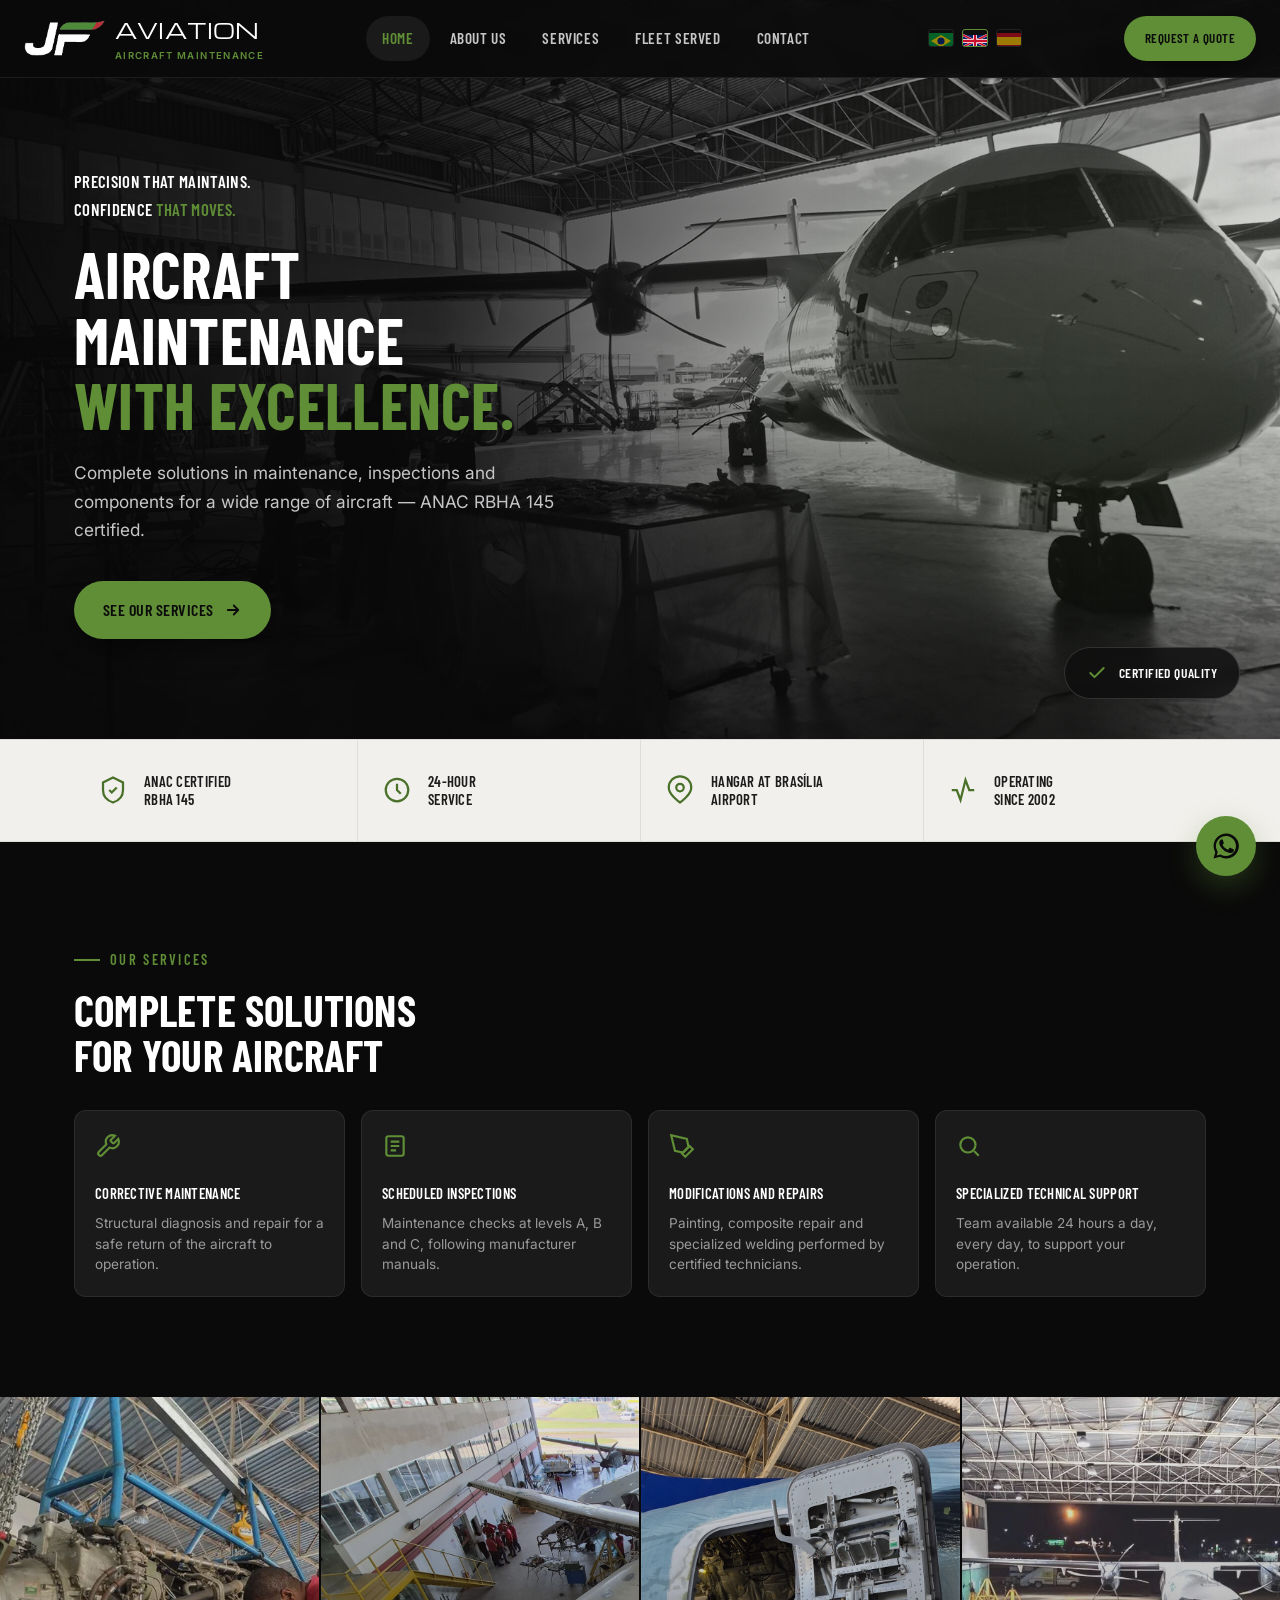
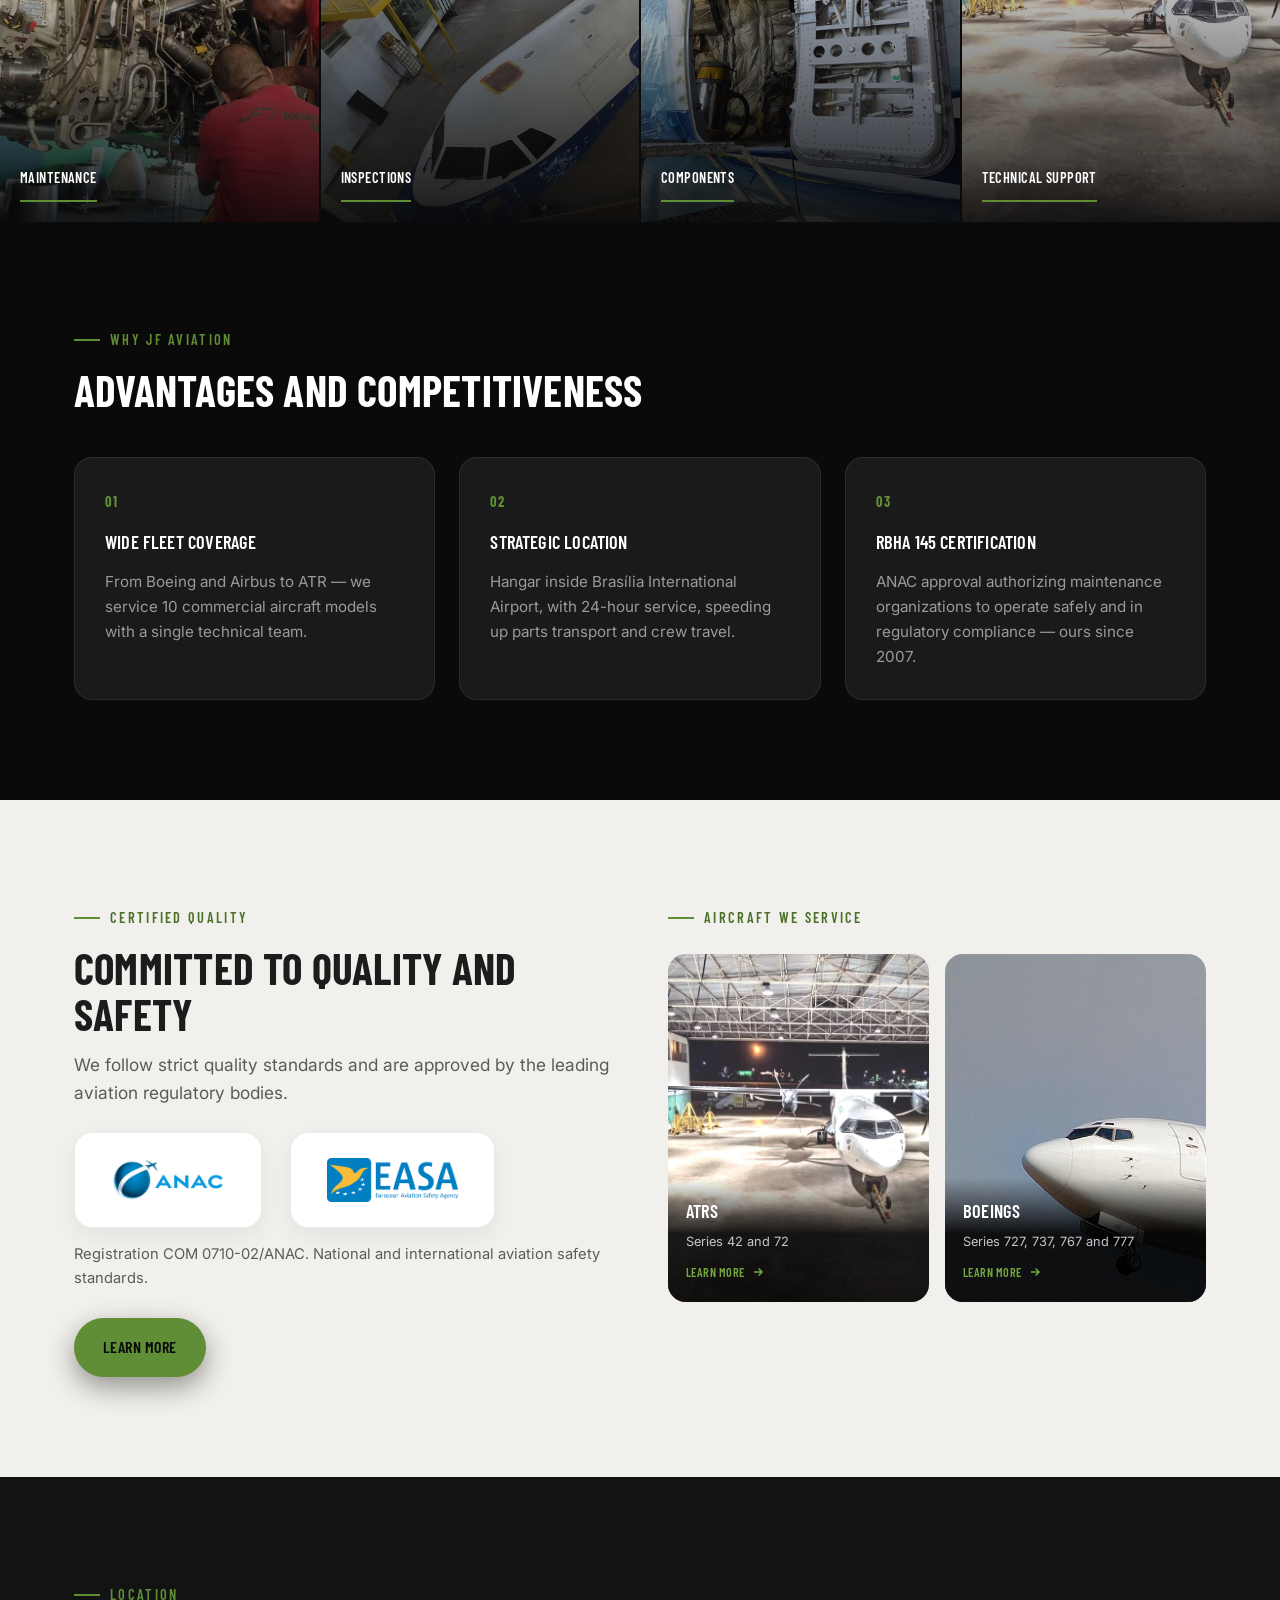
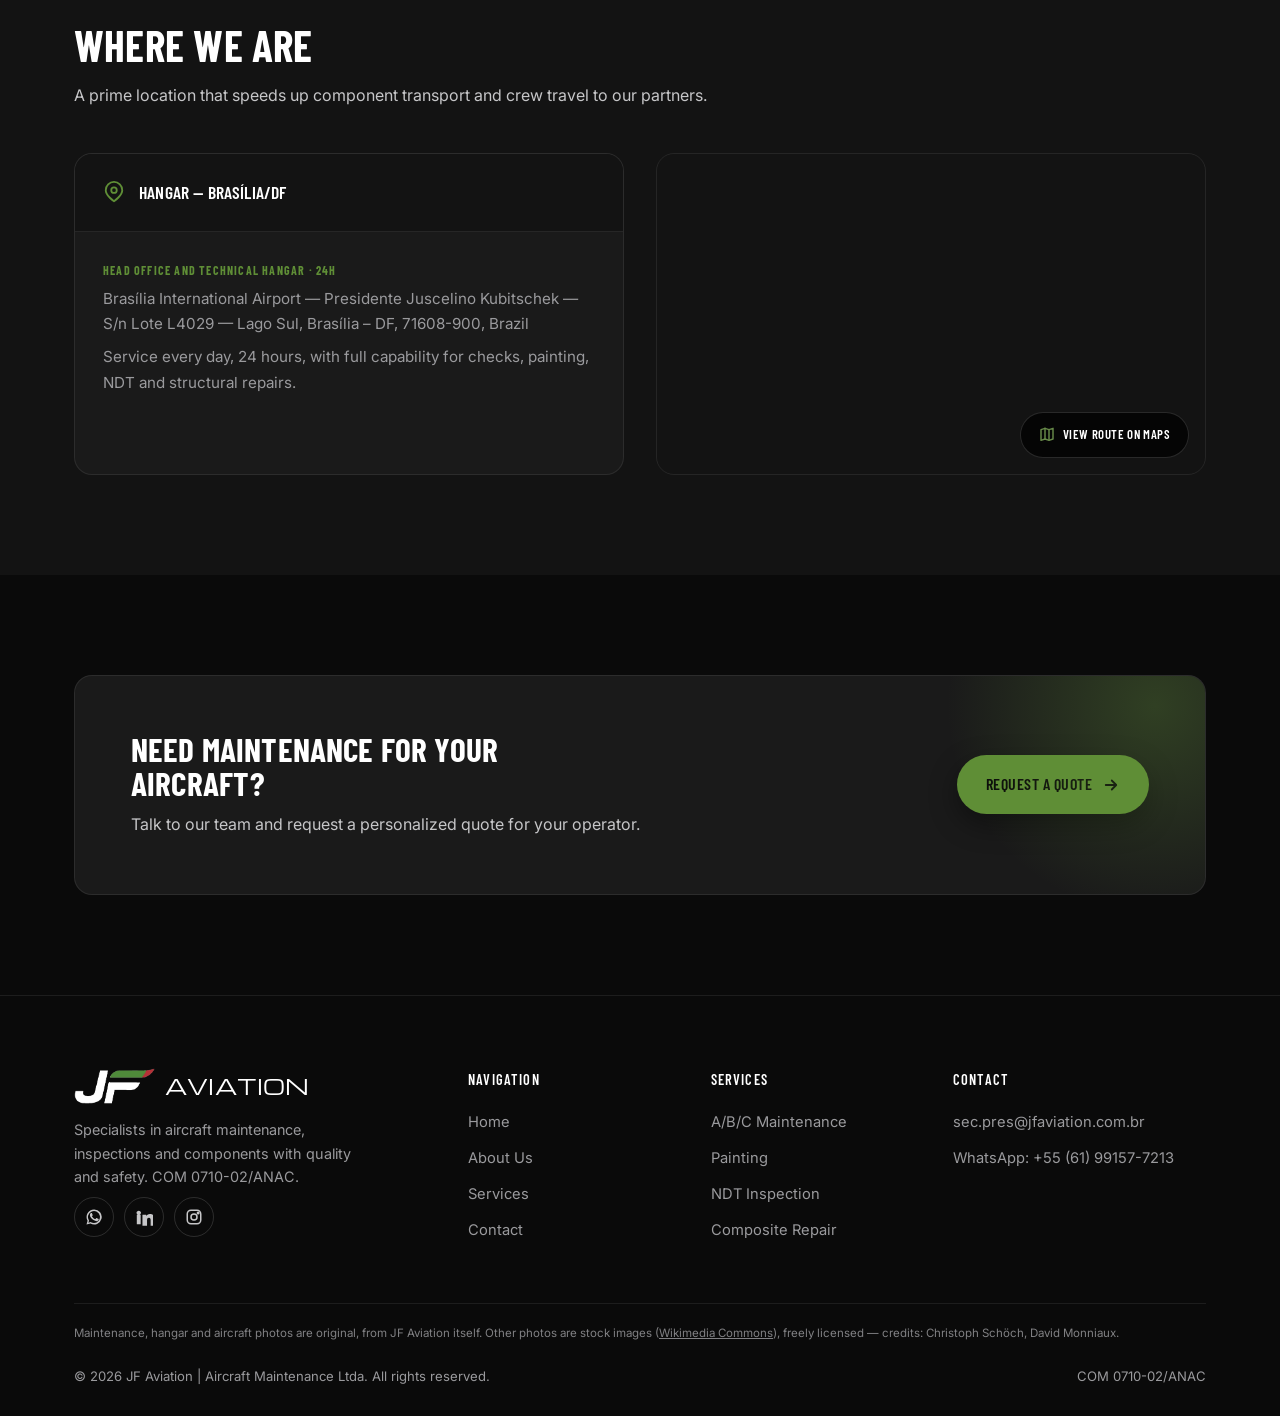
==== commit 99c24326: "Converte bandeiras para SVG inline e atualiza favicon para JF" ====
--- a/en/index.html
+++ b/en/index.html
@@ -44,16 +44,16 @@
       <a href="contato.html">Contact</a>
       <a href="contato.html" class="btn btn-gold nav-mobile-cta">Request a Quote</a>
       <div class="lang-switcher-mobile">
-        <a href="../index.html" aria-label="Português"><img src="../assets/img/flags/br.svg" alt="PT"></a>
-        <a href="index.html" class="active" aria-label="English"><img src="../assets/img/flags/uk.svg" alt="EN"></a>
-        <a href="../es/index.html" aria-label="Español"><img src="../assets/img/flags/es.svg" alt="ES"></a>
+        <a href="../index.html" aria-label="Português"><svg viewBox="0 0 24 16" width="24" height="16"><rect width="24" height="16" fill="#009B3A"/><polygon points="12,2 22,8 12,14 2,8" fill="#FFDF00"/><circle cx="12" cy="8" r="3.6" fill="#002776"/></svg></a>
+        <a href="index.html" class="active" aria-label="English"><svg viewBox="0 0 60 30" width="24" height="16"><clipPath id="s"><path d="M0,0 v30 h60 v-30 z"/></clipPath><clipPath id="t"><path d="M30,15 h30 v15 z v15 h-30 z h-30 v-15 z v-15 h30 z"/></clipPath><g clip-path="url(#s)"><path d="M0,0 v30 h60 v-30 z" fill="#012169"/><path d="M0,0 L60,30 M60,0 L0,30" stroke="#fff" stroke-width="6"/><path d="M0,0 L60,30 M60,0 L0,30" clip-path="url(#t)" stroke="#C8102E" stroke-width="4"/><path d="M30,0 v30 M0,15 h60" stroke="#fff" stroke-width="10"/><path d="M30,0 v30 M0,15 h60" stroke="#C8102E" stroke-width="6"/></g></svg></a>
+        <a href="../es/index.html" aria-label="Español"><svg viewBox="0 0 750 500" width="24" height="16"><path fill="#c60b1e" d="M0 0h750v500H0z"/><path fill="#ffc400" d="M0 125h750v250H0z"/></svg></a>
       </div>
     </nav>
 
     <div class="lang-switcher">
-      <a href="../index.html" aria-label="Português"><img src="../assets/img/flags/br.svg" alt="PT"></a>
-      <a href="index.html" class="active" aria-label="English"><img src="../assets/img/flags/uk.svg" alt="EN"></a>
-      <a href="../es/index.html" aria-label="Español"><img src="../assets/img/flags/es.svg" alt="ES"></a>
+      <a href="../index.html" aria-label="Português"><svg viewBox="0 0 24 16" width="24" height="16"><rect width="24" height="16" fill="#009B3A"/><polygon points="12,2 22,8 12,14 2,8" fill="#FFDF00"/><circle cx="12" cy="8" r="3.6" fill="#002776"/></svg></a>
+      <a href="index.html" class="active" aria-label="English"><svg viewBox="0 0 60 30" width="24" height="16"><clipPath id="s"><path d="M0,0 v30 h60 v-30 z"/></clipPath><clipPath id="t"><path d="M30,15 h30 v15 z v15 h-30 z h-30 v-15 z v-15 h30 z"/></clipPath><g clip-path="url(#s)"><path d="M0,0 v30 h60 v-30 z" fill="#012169"/><path d="M0,0 L60,30 M60,0 L0,30" stroke="#fff" stroke-width="6"/><path d="M0,0 L60,30 M60,0 L0,30" clip-path="url(#t)" stroke="#C8102E" stroke-width="4"/><path d="M30,0 v30 M0,15 h60" stroke="#fff" stroke-width="10"/><path d="M30,0 v30 M0,15 h60" stroke="#C8102E" stroke-width="6"/></g></svg></a>
+      <a href="../es/index.html" aria-label="Español"><svg viewBox="0 0 750 500" width="24" height="16"><path fill="#c60b1e" d="M0 0h750v500H0z"/><path fill="#ffc400" d="M0 125h750v250H0z"/></svg></a>
     </div>
 
     <div class="nav-cta">
